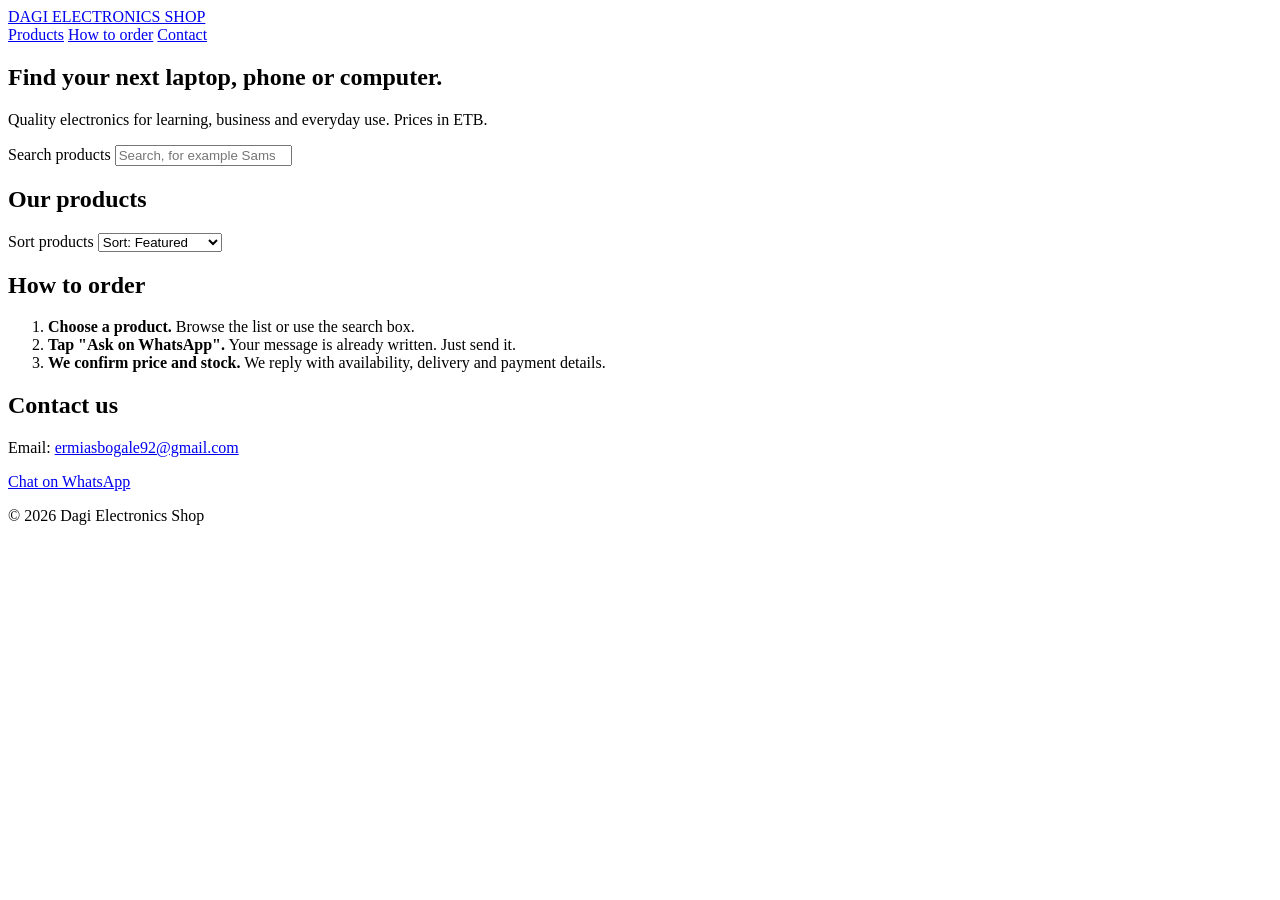
==== index.html @ 2e335fce "Add files via upload" ====
<!DOCTYPE html>
<html lang="en">

<head>
    <meta charset="UTF-8">
    <meta name="viewport" content="width=device-width, initial-scale=1.0">
    <meta name="description" content="Dagi Electronics Shop: laptops, smartphones and desktop computers in Ethiopia. Prices in ETB. Ask us on WhatsApp.">
    <meta name="theme-color" content="#0b2545">

    <title>Dagi Electronics Shop</title>

    <link rel="stylesheet" href="style.css">
</head>

<body>

    <!-- Header + navigation -->
    <header class="site-header" id="home">
        <div class="header-inner">
            <a class="brand" href="#home">DAGI ELECTRONICS SHOP</a>

            <nav class="navigation" aria-label="Main">
                <a href="#products">Products</a>
                <a href="#how-to-order">How to order</a>
                <a href="#contact">Contact</a>
            </nav>
        </div>
    </header>

    <main>

        <!-- Hero: search is the first thing a customer needs -->
        <section class="hero">
            <h1>Find your next laptop, phone or computer.</h1>
            <p>Quality electronics for learning, business and everyday use. Prices in ETB.</p>

            <form class="search-form" role="search" onsubmit="return false">
                <label for="search" class="visually-hidden">Search products</label>
                <input
                    id="search"
                    type="search"
                    placeholder="Search, for example Samsung"
                    autocomplete="off">
            </form>
        </section>

        <!-- Products -->
        <section id="products" class="products-section">
            <div class="section-head">
                <h2>Our products</h2>

                <div class="controls">
                    <div class="chips" id="category-chips" role="group" aria-label="Filter by category">
                        <!-- filled by script.js -->
                    </div>

                    <label class="sort">
                        <span class="visually-hidden">Sort products</span>
                        <select id="sort">
                            <option value="default">Sort: Featured</option>
                            <option value="low">Price: low to high</option>
                            <option value="high">Price: high to low</option>
                        </select>
                    </label>
                </div>
            </div>

            <p class="result-count" id="result-count" aria-live="polite"></p>

            <div class="product-grid" id="product-grid">
                <!-- filled by script.js -->
            </div>

            <p class="empty" id="empty" hidden>
                No products match your search. Try another word or choose All.
            </p>

            <noscript>
                <p class="empty">Turn on JavaScript to see the product list.</p>
            </noscript>
        </section>

        <!-- How to order -->
        <section id="how-to-order" class="order-section">
            <h2>How to order</h2>

            <ol class="steps">
                <li>
                    <strong>Choose a product.</strong>
                    Browse the list or use the search box.
                </li>
                <li>
                    <strong>Tap "Ask on WhatsApp".</strong>
                    Your message is already written. Just send it.
                </li>
                <li>
                    <strong>We confirm price and stock.</strong>
                    We reply with availability, delivery and payment details.
                </li>
            </ol>
        </section>

    </main>

    <!-- Footer / contact -->
    <footer id="contact" class="site-footer">
        <div class="footer-inner">
            <div>
                <h2>Contact us</h2>
                <p>Email: <a id="contact-email" href="mailto:ermiasbogale92@gmail.com">ermiasbogale92@gmail.com</a></p>
                <p hidden>Opening hours: <span id="contact-hours"></span></p>
                <p hidden>Address: <span id="contact-address"></span></p>
            </div>

            <div class="footer-actions">
                <a class="btn btn-whatsapp" id="footer-whatsapp" href="#" target="_blank" rel="noopener">
                    Chat on WhatsApp
                </a>
                <a class="btn btn-telegram" id="footer-telegram" href="#" target="_blank" rel="noopener" hidden>
                    Telegram
                </a>
            </div>

        <p class="copyright">&copy; 2026 Dagi Electronics Shop</p>
    </footer>

    <script src="script.js"></script>
</body>

</html>
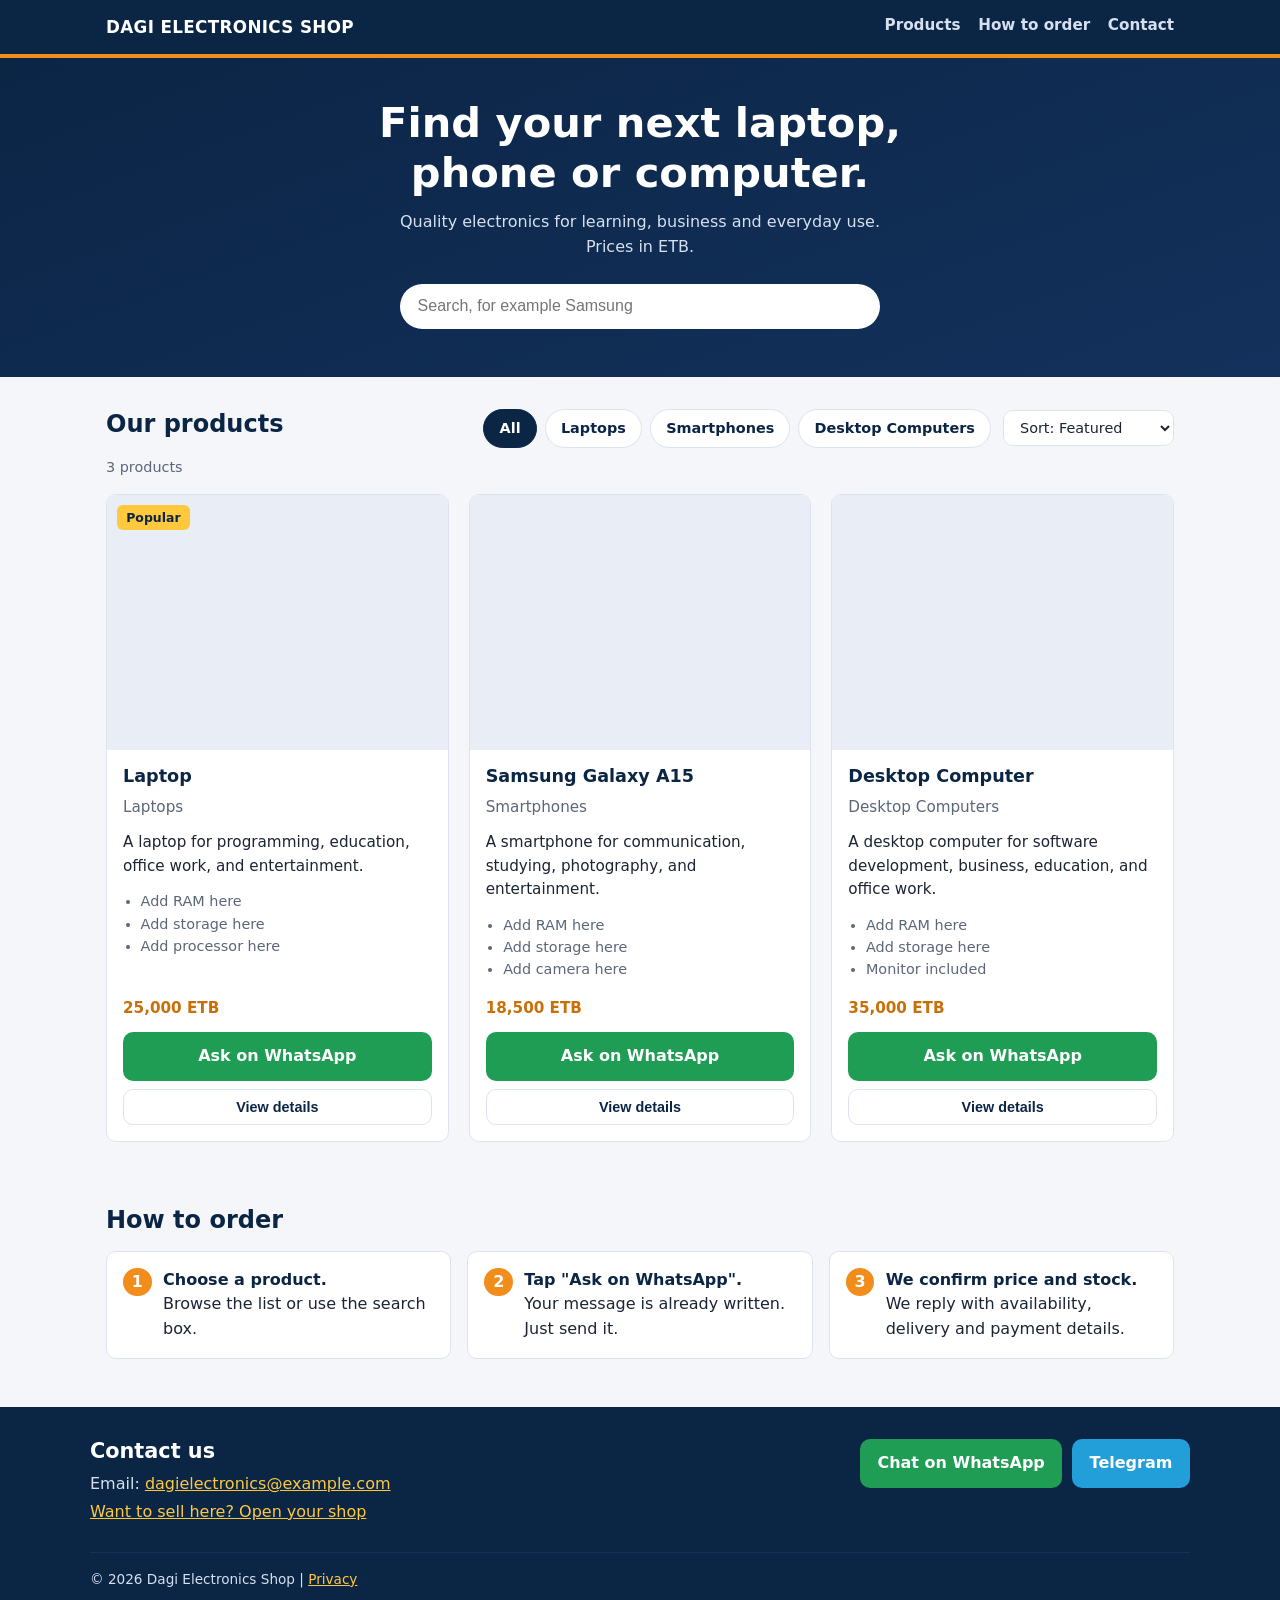
==== commit 08b9e4e5: "Create index.html" ====
--- a/index.html
+++ b/index.html
@@ -7,7 +7,12 @@
     <meta name="description" content="Dagi Electronics Shop: laptops, smartphones and desktop computers in Ethiopia. Prices in ETB. Ask us on WhatsApp.">
     <meta name="theme-color" content="#0b2545">
 
-    <title>Dagi Electronics Shop</title>
+    <title>Dagi Electronics Shop | Laptops, Phones and Computers in Ethiopia</title>
+
+    <meta property="og:type" content="website">
+    <meta property="og:title" content="Dagi Electronics Shop">
+    <meta property="og:description" content="Laptops, smartphones and desktop computers in Ethiopia. Prices in ETB. Ask sellers on WhatsApp.">
+    <link rel="icon" href="data:image/svg+xml,%3Csvg xmlns='http://www.w3.org/2000/svg' viewBox='0 0 100 100'%3E%3Crect width='100' height='100' rx='20' fill='%230b2545'/%3E%3Ctext x='50' y='72' font-size='64' text-anchor='middle' fill='%23f28c1b' font-family='sans-serif' font-weight='bold'%3ED%3C/text%3E%3C/svg%3E">
 
     <link rel="stylesheet" href="style.css">
 </head>
@@ -58,6 +63,7 @@
                         <span class="visually-hidden">Sort products</span>
                         <select id="sort">
                             <option value="default">Sort: Featured</option>
+                            <option value="new">Newest first</option>
                             <option value="low">Price: low to high</option>
                             <option value="high">Price: high to low</option>
                         </select>
@@ -107,9 +113,10 @@
         <div class="footer-inner">
             <div>
                 <h2>Contact us</h2>
-                <p>Email: <a id="contact-email" href="mailto:ermiasbogale92@gmail.com">ermiasbogale92@gmail.com</a></p>
+                <p>Email: <a id="contact-email" href="mailto:dagielectronics@example.com">dagielectronics@example.com</a></p>
                 <p hidden>Opening hours: <span id="contact-hours"></span></p>
                 <p hidden>Address: <span id="contact-address"></span></p>
+                <p><a href="admin.html">Want to sell here? Open your shop</a></p>
             </div>
 
             <div class="footer-actions">
@@ -120,9 +127,17 @@
                     Telegram
                 </a>
             </div>
+        </div>
 
-        <p class="copyright">&copy; 2026 Dagi Electronics Shop</p>
+        <p class="copyright">&copy; 2026 Dagi Electronics Shop |
+            <a href="privacy.html">Privacy</a></p>
     </footer>
+
+    <!-- Product details window -->
+    <dialog id="detail-dialog" class="detail-dialog" aria-label="Product details">
+        <button type="button" class="detail-close" id="detail-close" aria-label="Close">&times;</button>
+        <div id="detail-body"></div>
+    </dialog>
 
     <script src="script.js"></script>
 </body>
--- a/style.css
+++ b/style.css
@@ -0,0 +1,457 @@
+/* ===== Design tokens ===== */
+:root {
+    --navy: #0b2545;
+    --navy-soft: #13315c;
+    --orange: #f28c1b;
+    --orange-dark: #c96f08;
+    --yellow: #ffc83d;
+    --white: #ffffff;
+    --page: #f4f6fa;
+    --ink: #1b2433;
+    --muted: #5b6678;
+    --line: #dde3ee;
+    --whatsapp: #1f9d55;
+
+    --radius: 10px;
+    --max: 1100px;
+}
+
+/* ===== Base ===== */
+*,
+*::before,
+*::after {
+    box-sizing: border-box;
+}
+
+html {
+    scroll-behavior: smooth;
+    scroll-padding-top: 70px;
+}
+
+body {
+    margin: 0;
+    font-family: system-ui, -apple-system, "Segoe UI", Roboto, sans-serif;
+    line-height: 1.55;
+    color: var(--ink);
+    background: var(--page);
+}
+
+img {
+    max-width: 100%;
+    display: block;
+}
+
+h1,
+h2,
+h3 {
+    line-height: 1.2;
+    margin: 0 0 0.5rem;
+}
+
+a:focus-visible,
+button:focus-visible,
+input:focus-visible,
+select:focus-visible {
+    outline: 3px solid var(--yellow);
+    outline-offset: 2px;
+}
+
+.visually-hidden {
+    position: absolute;
+    width: 1px;
+    height: 1px;
+    overflow: hidden;
+    clip: rect(0 0 0 0);
+    white-space: nowrap;
+}
+
+/* ===== Header ===== */
+.site-header {
+    position: sticky;
+    top: 0;
+    z-index: 10;
+    background: var(--navy);
+    color: var(--white);
+    border-bottom: 4px solid var(--orange);
+}
+
+.header-inner {
+    max-width: var(--max);
+    margin: 0 auto;
+    padding: 0.7rem 1rem;
+    display: flex;
+    flex-wrap: wrap;
+    align-items: center;
+    justify-content: space-between;
+    gap: 0.5rem 1.5rem;
+}
+
+.brand {
+    color: var(--white);
+    text-decoration: none;
+    font-weight: 800;
+    font-size: 1.05rem;
+    letter-spacing: 0.02em;
+}
+
+.navigation {
+    display: flex;
+    gap: 1.1rem;
+}
+
+.navigation a {
+    color: #d6e0f0;
+    text-decoration: none;
+    font-weight: 600;
+    font-size: 0.95rem;
+    padding: 0.2rem 0;
+    border-bottom: 2px solid transparent;
+}
+
+.navigation a:hover {
+    color: var(--white);
+    border-bottom-color: var(--yellow);
+}
+
+/* ===== Hero ===== */
+.hero {
+    background: linear-gradient(160deg, var(--navy) 0%, var(--navy-soft) 100%);
+    color: var(--white);
+    padding: 2.5rem 1rem 3rem;
+    text-align: center;
+}
+
+.hero h1 {
+    font-size: clamp(1.6rem, 5vw, 2.6rem);
+    max-width: 22ch;
+    margin: 0 auto 0.75rem;
+}
+
+.hero p {
+    max-width: 48ch;
+    margin: 0 auto 1.5rem;
+    color: #d6e0f0;
+}
+
+.search-form {
+    max-width: 480px;
+    margin: 0 auto;
+}
+
+.search-form input {
+    width: 100%;
+    padding: 0.85rem 1.1rem;
+    font-size: 1rem;
+    border: 0;
+    border-radius: 999px;
+    background: var(--white);
+    color: var(--ink);
+}
+
+/* ===== Products ===== */
+.products-section,
+.order-section {
+    max-width: var(--max);
+    margin: 0 auto;
+    padding: 2rem 1rem;
+}
+
+.section-head {
+    display: flex;
+    flex-direction: column;
+    gap: 1rem;
+    margin-bottom: 0.5rem;
+}
+
+.section-head h2,
+.order-section h2 {
+    font-size: 1.5rem;
+    color: var(--navy);
+}
+
+.controls {
+    display: flex;
+    flex-wrap: wrap;
+    gap: 0.75rem;
+    align-items: center;
+    justify-content: space-between;
+}
+
+.chips {
+    display: flex;
+    flex-wrap: wrap;
+    gap: 0.5rem;
+}
+
+.chip {
+    font: inherit;
+    font-size: 0.9rem;
+    font-weight: 600;
+    padding: 0.45rem 0.95rem;
+    border: 1px solid var(--line);
+    border-radius: 999px;
+    background: var(--white);
+    color: var(--navy);
+    cursor: pointer;
+}
+
+.chip:hover {
+    border-color: var(--orange);
+}
+
+.chip[aria-pressed="true"] {
+    background: var(--navy);
+    border-color: var(--navy);
+    color: var(--white);
+}
+
+.sort select {
+    font: inherit;
+    font-size: 0.9rem;
+    padding: 0.5rem 0.75rem;
+    border: 1px solid var(--line);
+    border-radius: var(--radius);
+    background: var(--white);
+    color: var(--ink);
+}
+
+.result-count {
+    margin: 0.25rem 0 1rem;
+    color: var(--muted);
+    font-size: 0.9rem;
+}
+
+.product-grid {
+    display: grid;
+    grid-template-columns: repeat(auto-fill, minmax(260px, 1fr));
+    gap: 1.25rem;
+}
+
+.product-card {
+    display: flex;
+    flex-direction: column;
+    background: var(--white);
+    border: 1px solid var(--line);
+    border-radius: var(--radius);
+    overflow: hidden;
+}
+
+.product-image {
+    position: relative;
+    aspect-ratio: 4 / 3;
+    background: #e9eef6;
+}
+
+.product-image img {
+    width: 100%;
+    height: 100%;
+    object-fit: contain;
+    padding: 0.75rem;
+}
+
+.badge {
+    position: absolute;
+    top: 0.6rem;
+    left: 0.6rem;
+    padding: 0.2rem 0.6rem;
+    font-size: 0.78rem;
+    font-weight: 700;
+    border-radius: 6px;
+    background: var(--yellow);
+    color: var(--navy);
+}
+
+.badge.out {
+    background: #e5e7ee;
+    color: var(--muted);
+}
+
+.product-info {
+    display: flex;
+    flex-direction: column;
+    flex: 1;
+    padding: 1rem;
+}
+
+.product-info h3 {
+    font-size: 1.1rem;
+    color: var(--navy);
+}
+
+.category-label {
+    margin: 0 0 0.5rem;
+    font-size: 0.85rem;
+    color: var(--muted);
+}
+
+.product-info p {
+    margin: 0 0 0.75rem;
+    font-size: 0.95rem;
+}
+
+.specs {
+    margin: 0 0 1rem;
+    padding-left: 1.1rem;
+    font-size: 0.9rem;
+    color: var(--muted);
+}
+
+.price {
+    margin-top: auto !important;
+    font-size: 1.3rem;
+    font-weight: 800;
+    color: var(--orange-dark);
+}
+
+/* ===== Buttons ===== */
+.btn {
+    display: inline-block;
+    text-align: center;
+    text-decoration: none;
+    font-weight: 700;
+    padding: 0.75rem 1.1rem;
+    border-radius: var(--radius);
+}
+
+.btn-whatsapp {
+    background: var(--whatsapp);
+    color: var(--white);
+}
+
+.btn-whatsapp:hover {
+    background: #17804a;
+}
+
+.btn-telegram {
+    background: #229ed9;
+    color: var(--white);
+}
+
+.btn-telegram:hover {
+    background: #1b86b9;
+}
+
+.footer-actions {
+    display: flex;
+    flex-wrap: wrap;
+    gap: 0.6rem;
+}
+
+.btn-secondary {
+    margin-top: 0.5rem;
+    background: transparent;
+    color: var(--navy);
+    border: 1px solid var(--line);
+    font-size: 0.9rem;
+    padding: 0.55rem 1rem;
+}
+
+.btn-secondary:hover {
+    border-color: var(--orange);
+}
+
+.empty {
+    text-align: center;
+    padding: 2rem 1rem;
+    color: var(--muted);
+}
+
+/* ===== How to order ===== */
+.order-section {
+    padding-bottom: 3rem;
+}
+
+.steps {
+    list-style: none;
+    counter-reset: step;
+    margin: 1rem 0 0;
+    padding: 0;
+    display: grid;
+    gap: 1rem;
+}
+
+.steps li {
+    counter-increment: step;
+    position: relative;
+    padding: 1rem 1rem 1rem 3.5rem;
+    background: var(--white);
+    border: 1px solid var(--line);
+    border-radius: var(--radius);
+}
+
+.steps li::before {
+    content: counter(step);
+    position: absolute;
+    left: 1rem;
+    top: 1rem;
+    width: 1.8rem;
+    height: 1.8rem;
+    display: grid;
+    place-items: center;
+    border-radius: 50%;
+    background: var(--orange);
+    color: var(--white);
+    font-weight: 800;
+}
+
+.steps strong {
+    display: block;
+    color: var(--navy);
+}
+
+/* ===== Footer ===== */
+.site-footer {
+    background: var(--navy);
+    color: #d6e0f0;
+    padding: 2rem 1rem 1rem;
+}
+
+.footer-inner {
+    max-width: var(--max);
+    margin: 0 auto;
+    display: flex;
+    flex-wrap: wrap;
+    gap: 1.5rem;
+    justify-content: space-between;
+    align-items: flex-start;
+}
+
+.site-footer h2 {
+    color: var(--white);
+    font-size: 1.3rem;
+}
+
+.site-footer p {
+    margin: 0.2rem 0;
+}
+
+.site-footer a:not(.btn) {
+    color: var(--yellow);
+}
+
+.copyright {
+    max-width: var(--max);
+    margin: 1.5rem auto 0 !important;
+    padding-top: 1rem;
+    border-top: 1px solid var(--navy-soft);
+    font-size: 0.85rem;
+}
+
+/* ===== Larger screens ===== */
+@media (min-width: 700px) {
+    .section-head {
+        flex-direction: row;
+        align-items: center;
+        justify-content: space-between;
+    }
+
+    .steps {
+        grid-template-columns: repeat(3, 1fr);
+    }
+}
+
+@media (prefers-reduced-motion: reduce) {
+    html {
+        scroll-behavior: auto;
+    }
+}
